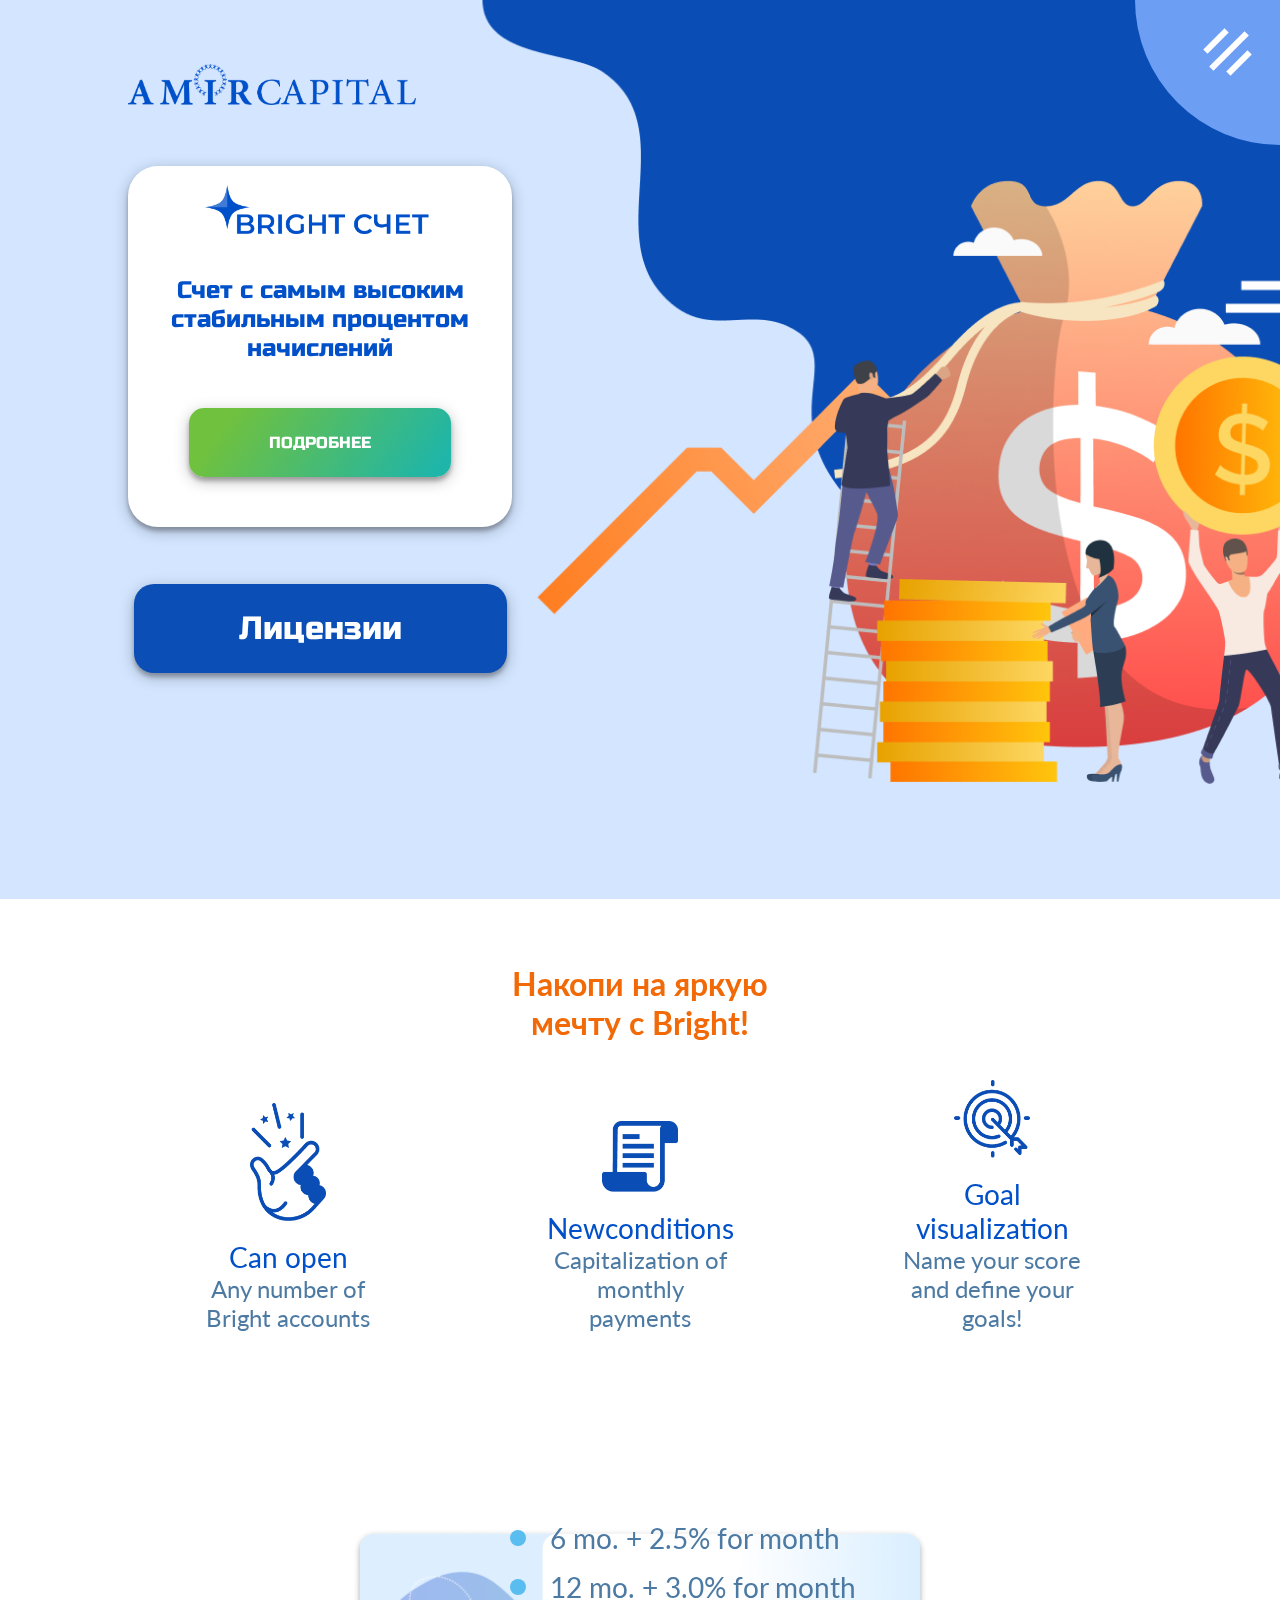
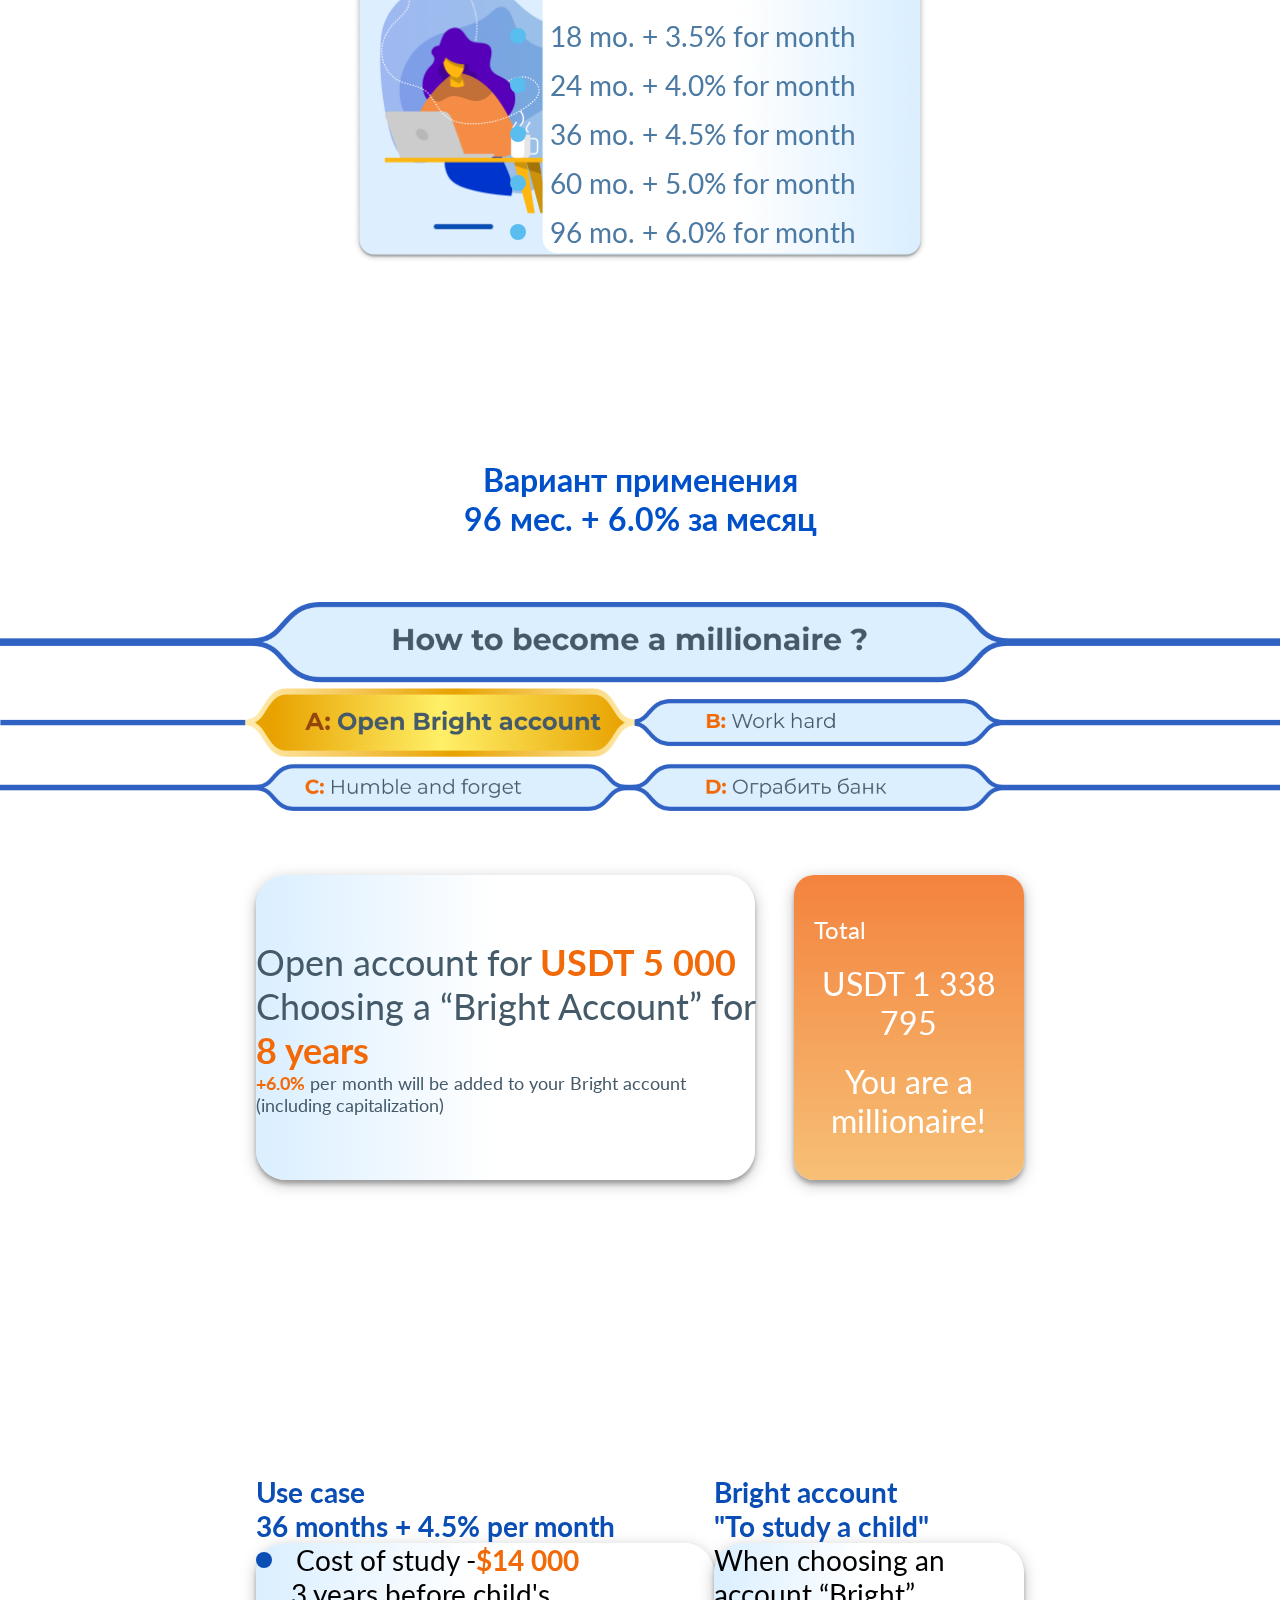
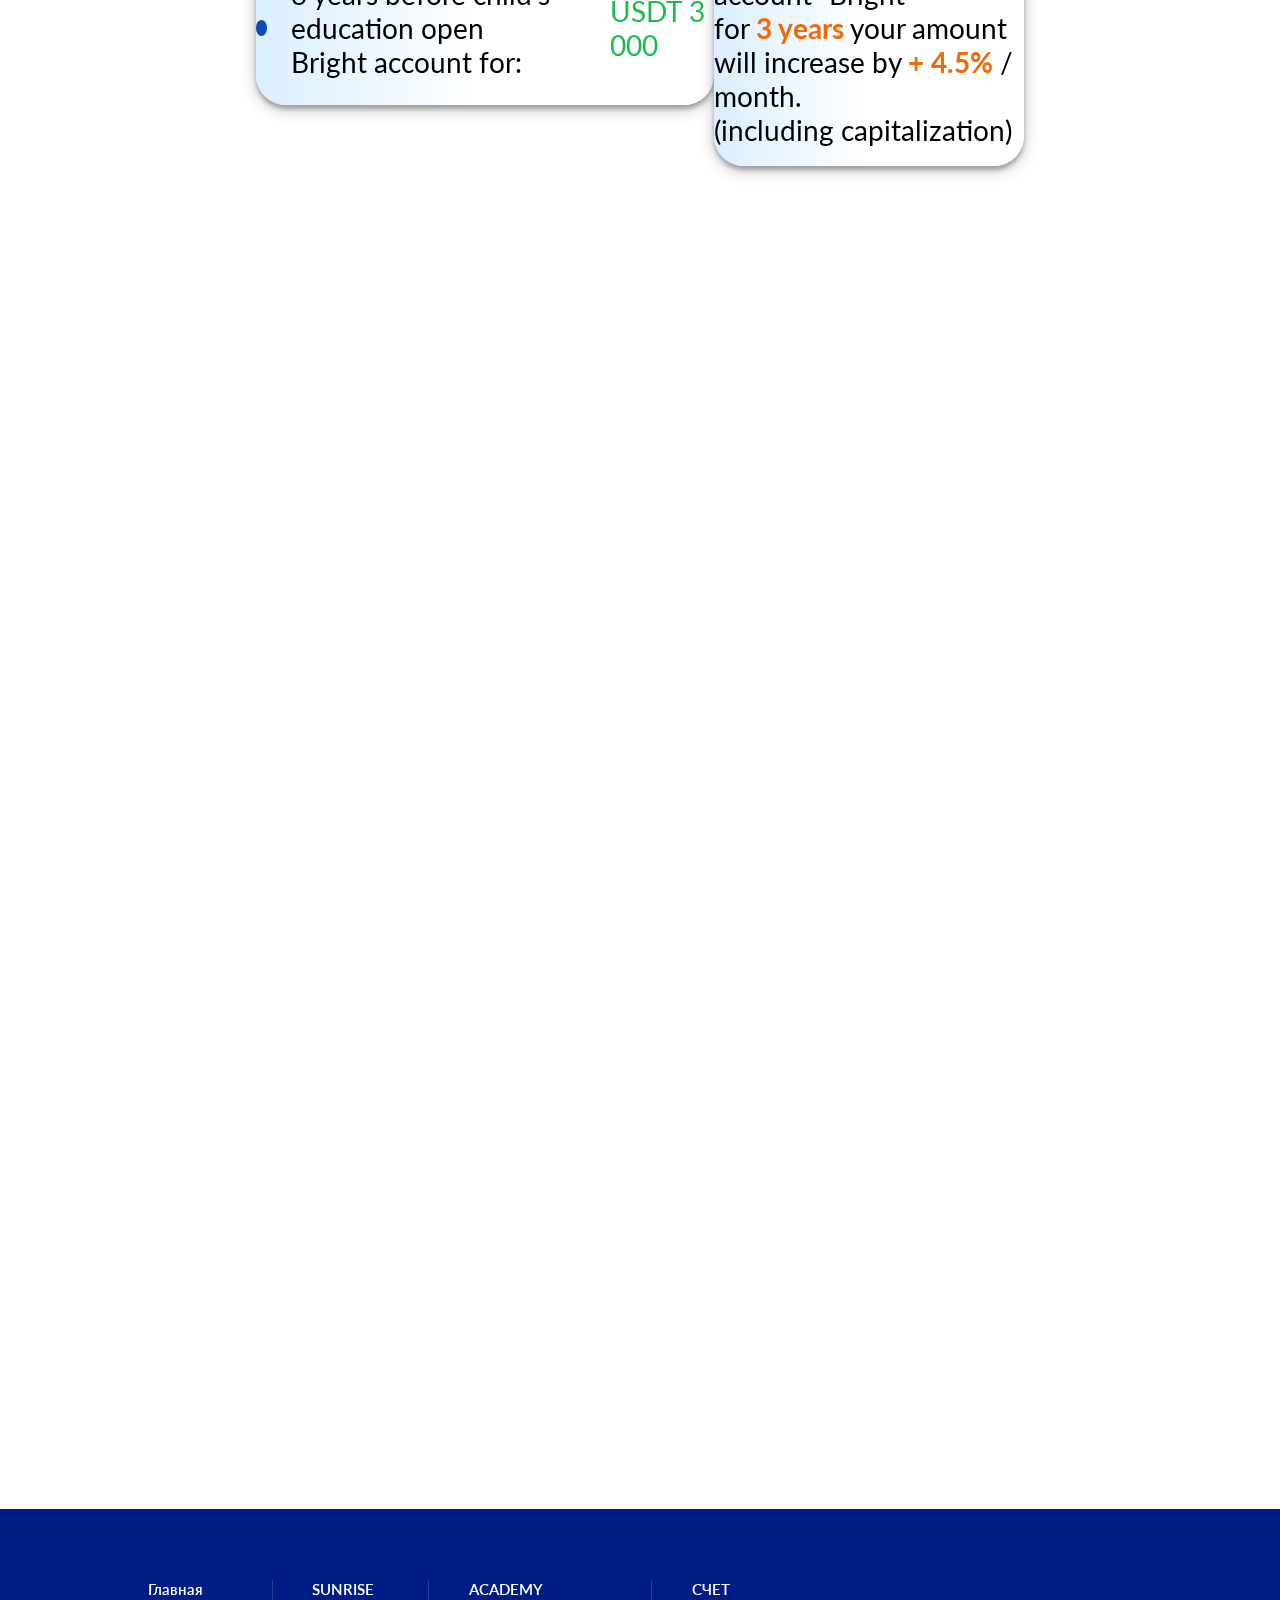
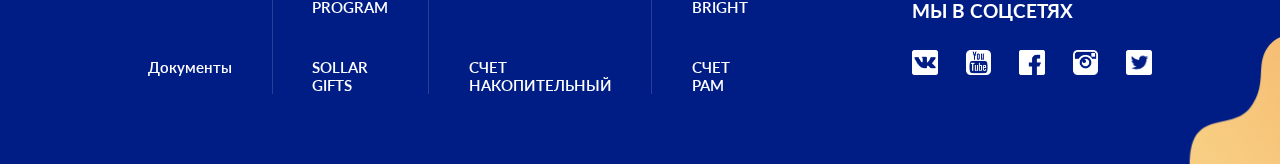
==== bright.html @ f2f16fc0 "Home work 2" ====
<!DOCTYPE html>
<html lang="en">
<head>
	<meta charset="UTF-8">
	<title>Инвестционная компания Amir Capitel - Главная страница</title>
	<link rel="stylesheet" href="css/bright.css">
	<link href="https://fonts.googleapis.com/css?family=Lato:100,300,400,700,900|Russo+One&display=swap" rel="stylesheet">
	<script src="https://ajax.googleapis.com/ajax/libs/jquery/3.1.0/jquery.min.js"></script>
	<meta name="viewport" content="width=device-width">
	</head>
	<body>
		<div class="wrapper">
			<div class="menu">
				
			</div>
			<div class="menu_button">
				<span class="button_top"></span>
				<span class="button_middle"></span>
				<span class="button_bottom"></span>
			</div>
			<div class="menu_back">
				<span class="bg_top"></span>
				<span class="bg_middel"></span>
				<span class="bg_bottom"></span>
			</div>
			<div class="promoContent">
				<div class="promoContent_info">
					<div class="promoContent_logo">
						<img src="img/Logo.png" alt="">
					</div>
					<div class="promoContent_info__up">
						<img src="img/Bright.png">
						<p>Счет с самым высоким стабильным процентом начислений</p>
						<a href="#">Подробнее</a>
					</div>
					<div class="promoContent_info__down">
						<a href="https://drive.google.com/open?id=1y7vzTzOna2X-CakdleXnByqCmtSYZT7c">Лицензии</a>
						<div class="info_down">
							<span class="arrow"></span>
						</div>
					</div>
				</div>
			</div>
			<div class="contentBlockOne">
				<h1>Накопи на яркую<br>мечту с Bright!</h1>
				<div class="contentBlockOne_row">
					<div class="contentBlockOne_colmn">
						<img src="img/hend.png" alt="">
						<p class="pLarge">Can open</p>
						<p>Any number of Bright accounts</p>
					</div>
					<div class="contentBlockOne_colmn">
						<img src="img/scroll.png" alt="">
						<p class="pLarge">Newconditions</p>
						<p>Capitalization of monthly payments</p>
					</div>
					<div class="contentBlockOne_colmn">
						<img src="img/target.png" alt="">
						<p class="pLarge">Goal visualization</p>
						<p>Name your score and define your goals!</p>
					</div>
				</div>
				<div class="contentBlockOne_tarif">
					<ul>
						<li><span class="point"></span>6 mo.  + 2.5% for month</li>
						<li><span class="point"></span>12 mo. + 3.0% for month</li>
						<li><span class="point"></span>18 mo. + 3.5% for month</li>
						<li><span class="point"></span>24 mo. + 4.0% for month</li>
						<li><span class="point"></span>36 mo. + 4.5% for month</li>
						<li><span class="point"></span>60 mo. + 5.0% for month</li>
						<li><span class="point"></span>96 mo. + 6.0% for month</li>
					</ul>
				</div>
			</div>
			<div class="contentBlockTwo">
				<h1>Вариант применения<br>96 мес. + 6.0% за месяц</h1>
				<img src="img/quest.png">
				<div class="contentBlockTwo_row">
					<div class="contentBlockTwo_row__left">
						<p class="big_text">Open account for <span class="text_orange">USDT 5 000</span><br>Choosing a “Bright Account” for <span class="text_orange">8 years</span></p>
						<p><span class="text_orange">+6.0%</span> per month will be added to your Bright account (including capitalization)</p>
					</div>
					<div class="contentBlockTwo_row__right">
						<p>Total</p>
						<p>USDT 1 338 795</p>
						<p>You are a millionaire!</p>
					</div>
				</div>
				<h1 class="white">To study a child</h1>
				<div class="contentBlockTwo_seconRow">
					<div class="contentBlockTwo_seconRow__left">
						<h2>Use case<br>36 months + 4.5% per month</h2>
						<div class="contentBlockTwo_seconRow__under">
							<ul>
								<li><span class="point"></span>Cost of study - <span class="text_orange">$14 000</span></li>
								<li><span class="point"></span>3 years before child's education open <br> Bright account for: <span class="text_green">USDT 3 000</span></li>
							</ul>
							<img src="">
						</div>
					</div>
					<div class="contentBlockTwo_seconRow__right">
						<h2>Bright account<br>"To study a child"</h2>
						<div class="contentBlockTwo_seconRow__under">
							<p>When choosing an account “Bright”<br>for <span class="text_orange">3 years</span> your amount <br>will increase by <span class="text_orange">+ 4.5%</span> / month. <br>(including capitalization)</p>
							<img src="">
						</div>
					</div>
				</div>
			</div>
			<footer>
				<div class="footer_row">
					<div class="footer_row__left">
						<div class="footer_left__column">
							<a href="">Главная</a>
							<a href="">Документы<br><span class="empty">1</span></a>
						</div>
						<div class="verHr"></div>
						<div class="footer_left__column">
							<a href="">SUNRISE<br>PROGRAM</a>
							<a href="">SOLLAR<br>GIFTS</a>
						</div>
						<div class="verHr"></div>
						<div class="footer_left__column">
							<a href="">ACADEMY</a>
							<a href="">СЧЕТ<br>НАКОПИТЕЛЬНЫЙ</a>
						</div>
						<div class="verHr"></div>
						<div class="footer_left__column">
							<a href="">СЧЕТ<br>BRIGHT</a>
							<a href="">СЧЕТ<br>PAM</a>
						</div>
					</div>
					<div class="footer_row__left-mobile">
						<div class="footer_left__column">
							<a href="">Главная</a>
							<a href="">Документы</a>
							<a href="">ACADEMY</a>
							<a href="">СЧЕТ<br>НАКОПИТЕЛЬНЫЙ</a>
						</div>
						<span class="Hr"></span>
						<div class="footer_left__column">
							<a href="">SUNRISE<br>PROGRAM</a>
							<a href="">SOLLAR<br>GIFTS</a>
							<a href="">СЧЕТ BRIGHT</a>
							<a href="">СЧЕТ PAM<br><span class="empty">1</span></a>
						</div>
					</div>
					<div class="footer_row__right">
						<h3>мы в соцсетях</h3>
						<div class="soc_icon">
							<img src="img/vk.png" alt="">
							<img src="img/youtube.png" alt="">
							<img src="img/fb.png" alt="">
							<img src="img/instagram.png" alt="">
							<img src="img/twitter.png" alt="">
						</div>
					</div>
				</div>
			</footer>
		</div>
	<script>
		$(".menu_button").click(function(){
			if ($(".menu_button").hasClass("close_button")) {
				$(".bg_middel, .bg_top, .bg_bottom").toggleClass("bg_opan");
				$(".button_top").removeClass("button_top__close");
				$(".button_bottom").css("opacity", 1);
				$(".menu_button").removeClass("close_button");
				setTimeout(function() {
  					$(".menu_back__layer").removeClass("menu_back__layer");	
				}, 1000);
			}else{
				$(".bg_middel, .bg_top, .bg_bottom").toggleClass("bg_opan");
				$(".menu_back").addClass("menu_back__layer");
				$(".menu_button").addClass("close_button");
				$(".button_top").addClass("button_top__close");
				$(".button_bottom").css("opacity", 0);
			};
		});
	</script>
	</body>
</html>
---- css/bright.css ----
*{
	margin: 0;
	padding: 0;
	box-sizing: border-box;
	scroll-behavior: smooth;
}
img{
	width: 100%;
}
a{
	text-decoration: none;
	color: #fff;
}
h1{
	font-size: 2.5vw;
	user-select: none;
}
ul{
	list-style: none;
}
.wrapper{
	overflow-y: hidden;
	width: 100%;
	position: relative;
	font-family: 'Lato', sans-serif;
}
.promoContent{
    background: url(../img/Promo_Bright.png);
    height: 1000px;
    background-size: cover;
    background-position: center;
    background-repeat: no-repeat;
    background-position-y: -1px;
    display: flex;
    flex-direction: column;
    justify-content: space-between;
}
.menu_button{
	width: 156px;
	height: 156px;
	background: #6C9EF4;
	position: fixed;
	right: 0;
	top: 0;
	border-radius: 0 0 0 100%;
	cursor: pointer;
	z-index: 999999;
	transition: .3s;
}
.button_middle{
	position: absolute;
    display: block;
    height: 50px;
    width: 6px;
    background: #fff;
    top: 35%;
    left: 65%;
    transform: translate(-50%, -50%) rotate(45deg);
}
.button_top{
	display: block;
	background: #fff;
	height: 30px;
	left: 54%;
	top: 18%;
	width: 6px;
	position: absolute;
	transform: rotate(45deg);
	transition: .5s;
}
.button_bottom{
	display: block;
	background: #fff;
	height: 30px;
	right: 26%;
	bottom: 46%;
	width: 6px;
	position: absolute;
	transform: rotate(45deg);
	transition: .5s;
}
.button_top__close{
	display: block;
    background: #fff;
    height: 50px;
    left: 50%;
    top: 9%;
    width: 6px;
    position: absolute;
    transform: rotate(135deg) translate(-50%, -50%);
    transition: .5s;
}
.menu_back{
	position: fixed;
	width: 100vw;
	height: 100vh;
	z-index: -1;
}
.menu_back__layer{
	z-index: 10;
}
.bg_middel{
	position: absolute;
	display: block;
	background: #000;
	left: 50%;
	top: 50%;
	width: 0;
	height: 250vh;
	transform: translate(-50%, -50%) rotate(45deg);
	transition: 1s;
}
.bg_top{
    position: absolute;
    display: block;
    height: 250vh;
    width: 0;
    background: #000;
    left: 40vh;
    bottom: 0;
    transform: rotate(45deg) translateY(40%);
    transition: 1s;
}
.bg_bottom{
    position: absolute;
    display: block;
    height: 250vh;
    width: 0;
    background: #000;
    right: 40vh;
    transform: rotate(45deg) translateY(-40%);
    transition: 1s;
}
.bg_opan{
	width: 700px;
	height: 250vh;
}
.promoContent_logo{
	width: 75%;
	user-select: none;
}
.promoContent_info{
	margin: 3% 10%;
	width: 30%;
    font-family: 'Russo One', sans-serif;
}
.promoContent_info__up{
    background: #fff;
    border-radius: 30px;
    box-shadow: 0px 4px 15px rgba(0, 0, 0, 0.25), 0px 4px 4px rgba(0, 0, 0, 0.25);
    margin-top: 15%;
    display: flex;
    flex-direction: column;
    align-items: center;
}
.promoContent_info__up img{
	margin-top: 5%;
	width: 60%;
}
.promoContent_info__up a{
	z-index: 1;
	padding: 25px 80px;
	text-decoration: none;
	margin-top: 45px;
	margin-bottom: 50px;
	font-size: 16px;
	text-transform: uppercase;
	background: linear-gradient(125.98deg, #70C13E 14.86%, #1FB5A8 93.14%);
	box-shadow: 0px 4px 15px rgba(0, 0, 0, 0.25), 0px 4px 4px rgba(0, 0, 0, 0.25);
	border-radius: 15px;
}
.promoContent_info__up p{
	font-size: 24px;
	color: #0050C9;
	text-align: center;
	width: 80%;
	margin-top: 10%;
}
.promoContent_info__down{
	display: flex;
	align-items: center;
	flex-direction: column;
	margin-top: 15%;
}
.promoContent_info__down a{
	z-index: 1;
	background: #0B4EB5;
	box-shadow: 0px 4px 15px rgba(0, 0, 0, 0.25), 0px 4px 4px rgba(0, 0, 0, 0.25);
	border-radius: 20px;
	padding: 25px 105px;
	font-size: 32px;
	width: fit-content;
}
.info_down{
	display: none;
	width: 260px;
	height: 100px;
	background: #fff;
	position: relative;
	margin-top: -35px;
	box-shadow: 0px 4px 4px rgba(0, 0, 0, 0.25);
	border-radius: 30px;
	cursor: pointer;
}
.info_down .arrow{
	display: block;
	position: absolute;
	bottom: 20px;
	left: 45%;
	background: #0050C9;
	transform: translateX(-50%);
	width: 4px;
	border-radius: 5px;
	height: 30px;
	transform: rotate(-50deg);
}
.info_down .arrow:after{
	content: "";
    display: block;
    background: #0050C9;
    width: 4px;
    border-radius: 5px;
    height: 30px;
    position: absolute;
    transform: rotate(100deg);
    left: 13px;
    top: 16px;
}
.contentBlockOne{
	width: 100%;
	display: flex;
	flex-direction: column;
	align-items: center;
}
.contentBlockOne h1{
	color: #F26A08;
	margin-top: 5%;
	text-align: center;
}
.contentBlockOne_row{
	display: flex;
	width: 70%;
	justify-content: space-between;
	margin-top: 3%;
}
.contentBlockOne_colmn{
	width: 15vw;
	display: flex;
    flex-direction: column;
    align-items: center;
    justify-content: flex-end;
}
.contentBlockOne_colmn p.pLarge{
	font-size: 28px;
	color: #0050C9;
	text-align: center;
	margin-top: 10%;
}
.contentBlockOne_colmn p{
	font-size: 24px;
	color: #4C7AA3;
	text-align: center;
}
.contentBlockOne_colmn img{
	width: 40%;
}
.contentBlockOne_tarif{
	background: url(../img/Tarif.png);
    width: 45%;
    height: 600px;
    background-repeat: no-repeat;
    background-size: contain;
    background-position: center;
    position: relative;
    margin-top: 5%;
}
.contentBlockOne_tarif ul{
	list-style: none;
	width: 360px;
	height: fit-content;
	position: absolute;
	bottom: 15px;
	top: 110px;
    right: 10%;
}
.contentBlockOne_tarif ul li{
	font-size: 28px;
	color: #4C7AA3;
	display: flex;
	align-items: center;
	margin: 15px 0;
}
.point{
	display: block;
	width: 16px;
	height: 16px;
	background: #59BDEF;
	border-radius: 50%;
	margin-right: 24px;
}
.contentBlockTwo{
	width: 100%;
	height: 212vw;
	display: flex;
    align-items: center;
    flex-direction: column;
	background: url(../img/book.png);
	background-size: contain;
    background-repeat: no-repeat;
    background-position: center top;
}
.contentBlockTwo h1{
	color: #0050C9;
	text-align: center;
	padding-top: 5%;
}
.contentBlockTwo img{
	margin-top: 5%;
}
.contentBlockTwo_row{
	display: flex;
	width: 60%;
	margin-top: 5%;
	justify-content: space-between;
}
.contentBlockTwo_row__left{
	padding: 50px 0;
	width: 65%;
	display: flex;
    flex-direction: column;
    align-items: center;
    justify-content: center;
	background: linear-gradient(90deg, #D4ECFF -7.67%, #FFFFFF 48.39%);
	box-shadow: 0px 4px 15px rgba(0, 0, 0, 0.25), 0px 4px 4px rgba(0, 0, 0, 0.25);
	border-radius: 30px;
}
.contentBlockTwo_row__left p.big_text{
	font-size: 36px;
}
.contentBlockTwo_row__left p{
	font-size: 18px;
	color: #455A69;
}
.text_orange{
	color: #F26A08;
	font-weight: bold;
}
.contentBlockTwo_row__right{
	padding: 20px 20px;
	width: 30%;
	background: linear-gradient(180deg, #F3813C -3.54%, #F8CE83 124%);
	box-shadow: 0px 4px 15px rgba(0, 0, 0, 0.25), 0px 4px 4px rgba(0, 0, 0, 0.25);
	border-radius: 20px;
	color: #fff;
}
.contentBlockTwo_row__right p:first-child{
	font-size: 24px;
	text-align: left;
}
.contentBlockTwo_row__right p{
	font-size: 32px;
	text-align: center;
	margin: 20px 0;
}
h1.white{
	color: #fff;
	margin-top: 10%;
}
.contentBlockTwo_seconRow{
	display: flex;
	width: 60%;
	margin-top: 5%;
	justify-content: space-between;
}
.contentBlockTwo_seconRow h2{
	font-size: 28px;
	color: #0A4DB4;
}
.contentBlockTwo_seconRow__under{
	background: linear-gradient(90deg, #D4ECFF -7.67%, #FFFFFF 48.39%);
	box-shadow: 0px 4px 15px rgba(0, 0, 0, 0.25), 0px 4px 4px rgba(0, 0, 0, 0.25);
	border-radius: 30px;
}
.contentBlockTwo_seconRow__under p,
.contentBlockTwo_seconRow__under li{
	font-size: 28px;
}
.contentBlockTwo_seconRow__under li{
	display: flex;
	align-items: center;
}
.contentBlockTwo_seconRow__under .point{
	background: #0A4DB4;
}
.text_green{
	color: #1BBC48;
}
footer{
    height: 255px;
    width: 100%;
    background: url(../img/Footer.png);
    background-size: cover;
    background-repeat: no-repeat;
    background-position: left center;
    user-select: none;
}
.footer_row__left-mobile{
	display: none;
}
.empty{
	color: #fff0;
}
.footer_row{
	height: 100%;
	display: flex;
    justify-content: space-between;
}
.footer_row__left{
	display: flex;
	height: 100%;
	justify-content: space-around;
    width: 40%;
    align-items: center;
    margin-left: 20%;
}
.footer_row__left a{
	font-weight: 600;
	font-size: 1vw;
}
.footer_left__column{
	display: flex;
	height: 45%;
	flex-direction: column;
	justify-content: space-between;
}
.verHr{
	width: 1px;
	height: 45%;
	background: #263F98;
}
.footer_row__right{
    width: 13%;
    margin-right: 10%;
    display: flex;
    flex-direction: column;
    justify-content: space-between;
    height: 35%;
    align-self: center;
}
.footer_row__right h3{
	text-transform: uppercase;
	font-size: 1.5vw;
	color: #fff;

}
.soc_icon{
	display: flex;
	justify-content: space-between;
}
.soc_icon img{
	height: 2vw;
	width: 2vw;
	border-radius: 5%;
}
@media (max-width: 1440px) {
	.promoContent{
		height: 900px;
	}
	.promoContent_info{
		margin: 5% 10%
	}
	.footer_row__left{
		margin-left: 10%;
		width: 50%;
	}
	.footer_row__right{
		width: 240px;
		height: 30%;
	}
	.menu_button{
		width: 145px;
		height: 145px;
	}
	.button_top__close{
		left: 49%;
		top: 7%;
	}
	.footer_row__left a{
		font-size: 1.2vw;
	}
}
@media (min-width: 993px) and (max-width: 1199px) {
	h1{
		font-size: 3.5vw;
	}
	.promoContent_info {
		width: 40%;
	}
	.contentBlockTwo_row{
		margin-top: 15%;
	}
	.footer_row__left{
		margin-left: 5%;
		width: 55%;
	}
	.footer_row__right{
		margin-right: 5%;
		height: 25%;
	}
	.footer_row__right h3{
		text-align: center;
	}
	.footer_row__left a{
		font-size: 1.5vw;
	}
	.footer_row__right h3{
		font-size: 2vw;
	}
	.soc_icon img{
		width: 3vw;
		height: 3vw;
	}
	.promoContent_info__up a{
		font-size: 1.5vw;
	}
	.promoContent_info__down a{
		font-size: 2.5vw;
	}
	.promoContent_info__up p{
		font-size: 2.5vw;
	}
}
@media (min-width: 768px) and (max-width: 992px) {
	h1{
		font-size: 3.5vw;
	}
	.promoContent_info__down a{
		font-size: 3vw;
	}
	.menu_button{
		width: 130px;
		height: 130px;
	}
	.button_top{
		top: 17%
	}
	.button_bottom{
		bottom: 45%;
	}
	.button_top__close{
		top: 4%;
	}
	.promoContent_info__up p{
		font-size: 3vw;
	}
	.promoContent_info__up a{
		font-size: 2vw;
	}
	.promoContent{
		height: 800px;
	}
	.promoContent_info {
		width: 50%;
		margin: 5%;
	}
	.footer_row__left{
		margin: 0 5%;
		width: 90%;
	}
	.footer_row__right{
		margin-right: 5%;
	}
	footer{
		height: 230px;
		background: url(../img/Footer2.png);
	}
	.footer_row__right{
		height: 25%;
	}
	.footer_row__right h3{
		text-align: center;
		font-size: 2vw;
	}
	.soc_icon img{
		width: 2.5vw;
		height: 2.5vw;
	}
	.footer_row__left a{
		font-size: 1.8vw;
	}
}
@media (max-width: 767px) {
	h1{
		font-size: 24px;
	}
	p{
		font-size: 16px;
	}
	.promoContent_info__down a{
		font-size: 18px;
		padding: 20px 80px;
	}
	.menu_button{
		width: 130px;
		height: 130px;
	}
	.button_top{
		top: 17%
	}
	.button_bottom{
		bottom: 45%;
	}
	.button_top__close{
		top: 4%;
	}
	.promoContent_info__up p{
		font-size: 18px;
	}
	.promoContent_info__up a{
		font-size: 12px;
		padding: 20px 60px;
		margin-top: 10%;
    	margin-bottom: 13%;
	}
	.promoContent{
		height: 650px;
	}
	.promoContent_info {
		width: 50%;
		margin: 5%;
	}
	.footer_row__left{
		margin: 0 5%;
		width: 90%;
	}
	.footer_row__right{
		margin-right: 5%;
	}
	footer{
		height: 500px;
	    background-position: center;
	    background: url(../img/Footer2.png);
	    background-repeat: no-repeat;
	    background-size: cover;
	}
	.verHr{
		display: none;
	}
	.footer_row{
		flex-direction: column;
		align-items: center;
	}
	.footer_row__right{
		height: 25%;
		margin:0 0 5% 20%;
	}
	.footer_row__right h3{
		text-align: center;
		font-size: 24px;
	}
	.soc_icon img{
	    width: 35px;
    	height: 35px;
	}
	.footer_row__left a{
		font-size: 16px;
	}
	.footer_row__left{
		display: none;
	}
	.footer_row__left-mobile{
		display: flex;
		height: 100%;
		width: 70%;
		justify-content: space-between;
	}
	.footer_row__left-mobile .Hr{
		height: 80%;
		width: 2px;
		background: #ffffff6b;
		margin-top: 5%;
	}
	.footer_left__column{
		height: 80%;
		margin-top: 5%;
	}
	.footer_left__column a{
		font-size: 18px;
	}
}
@media (max-width: 480px) {
	.menu_button{
		width: 100px;
		height: 100px;
	}
	.button_top{
		left: 49%;
		top: 8%;
	}
	.button_bottom{
		right: 21%;
		bottom: 36%;
	}
	.button_top__close{
		left: 43%;
		top: -4%;
	}
	.promoContent{
		background: url(../img/Promo_background__small.png);
		background-repeat: no-repeat;
		background-size: contain;
		background-position: 1px -1px;
	}
	.promoContent_logo{
		display: none;
	}
	.promoContent_info{
		width: 80%;
		margin: 80% 10% 10% 10%;
	}
	.promoContent_info__up p{
		width: 60%;
		font-size: 20px;
	}
	.footer_left__column a{
		font-size: 16px;
	}
	.footer_row__left-mobile{
		width: 90%;
	}
	.footer_row__right{
		height: 20%;
	}
	.footer_row__right h3{
		font-size: 20px;
	}
}
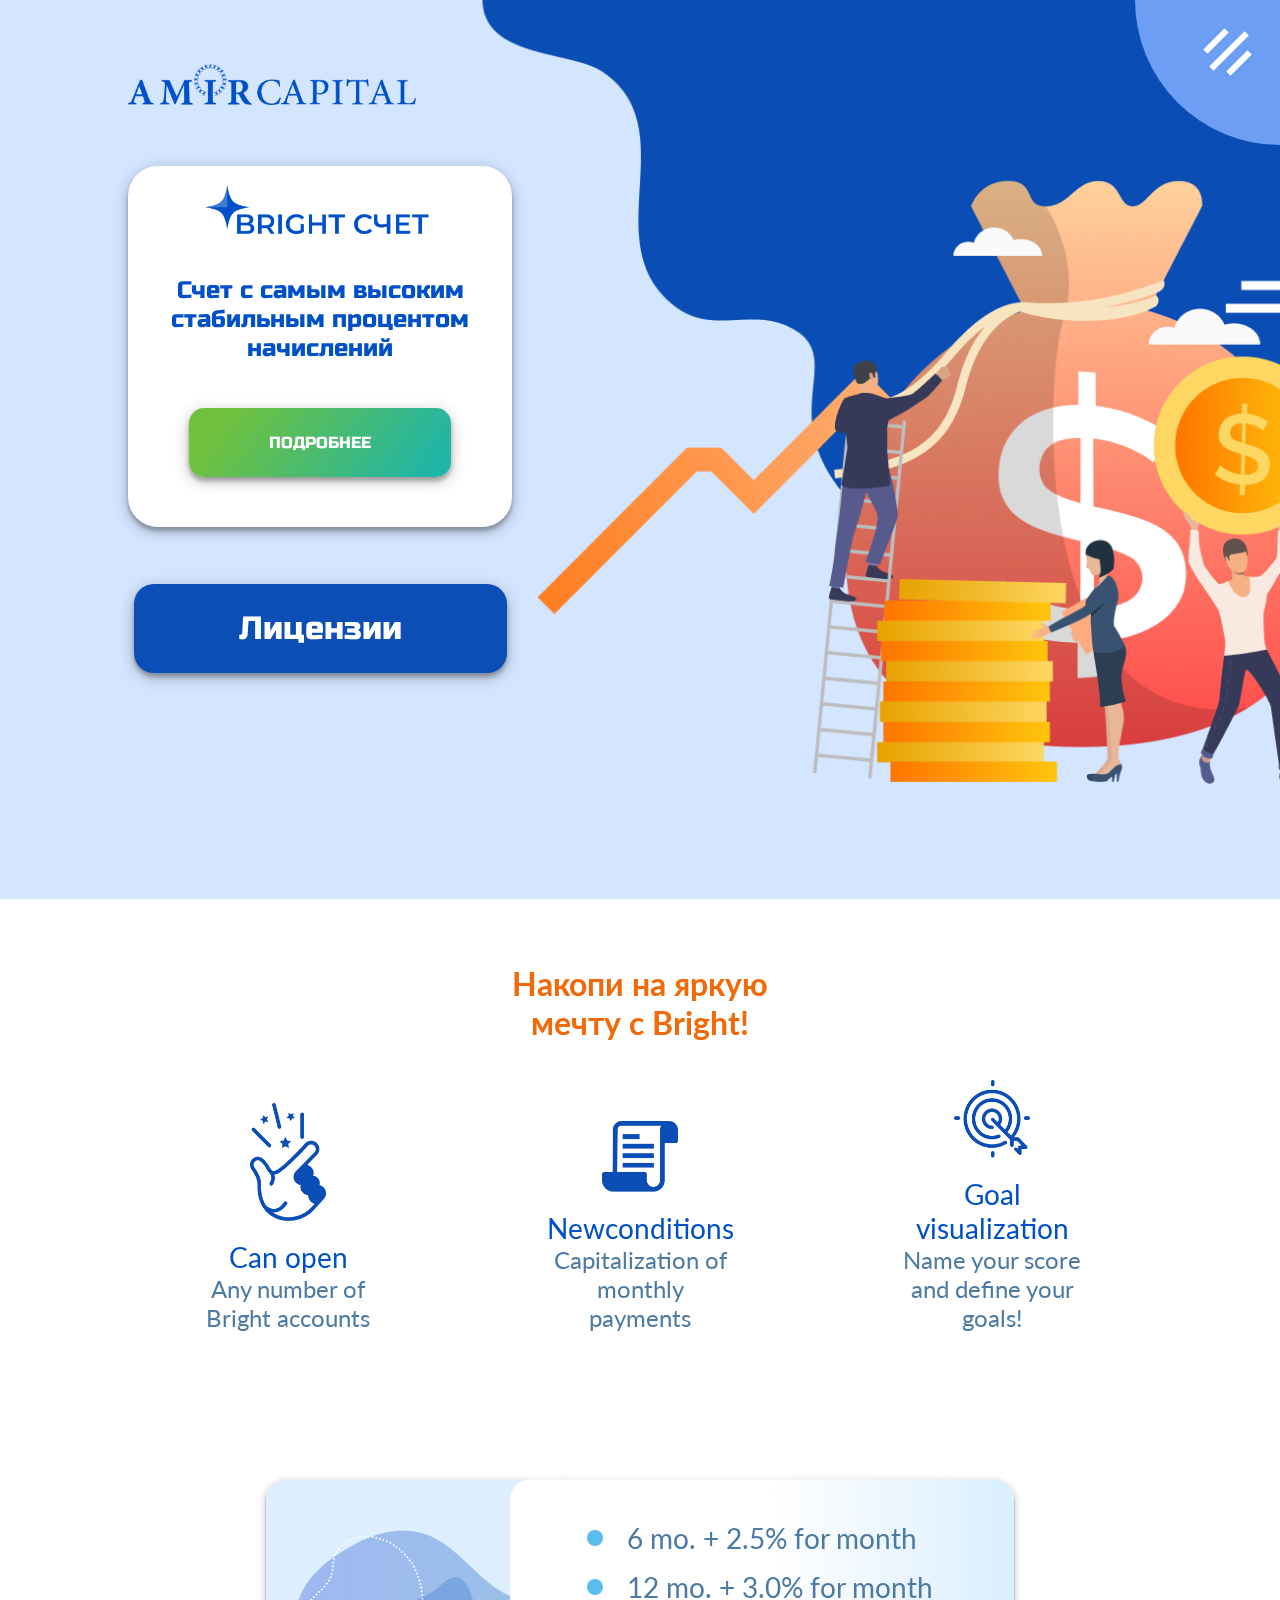
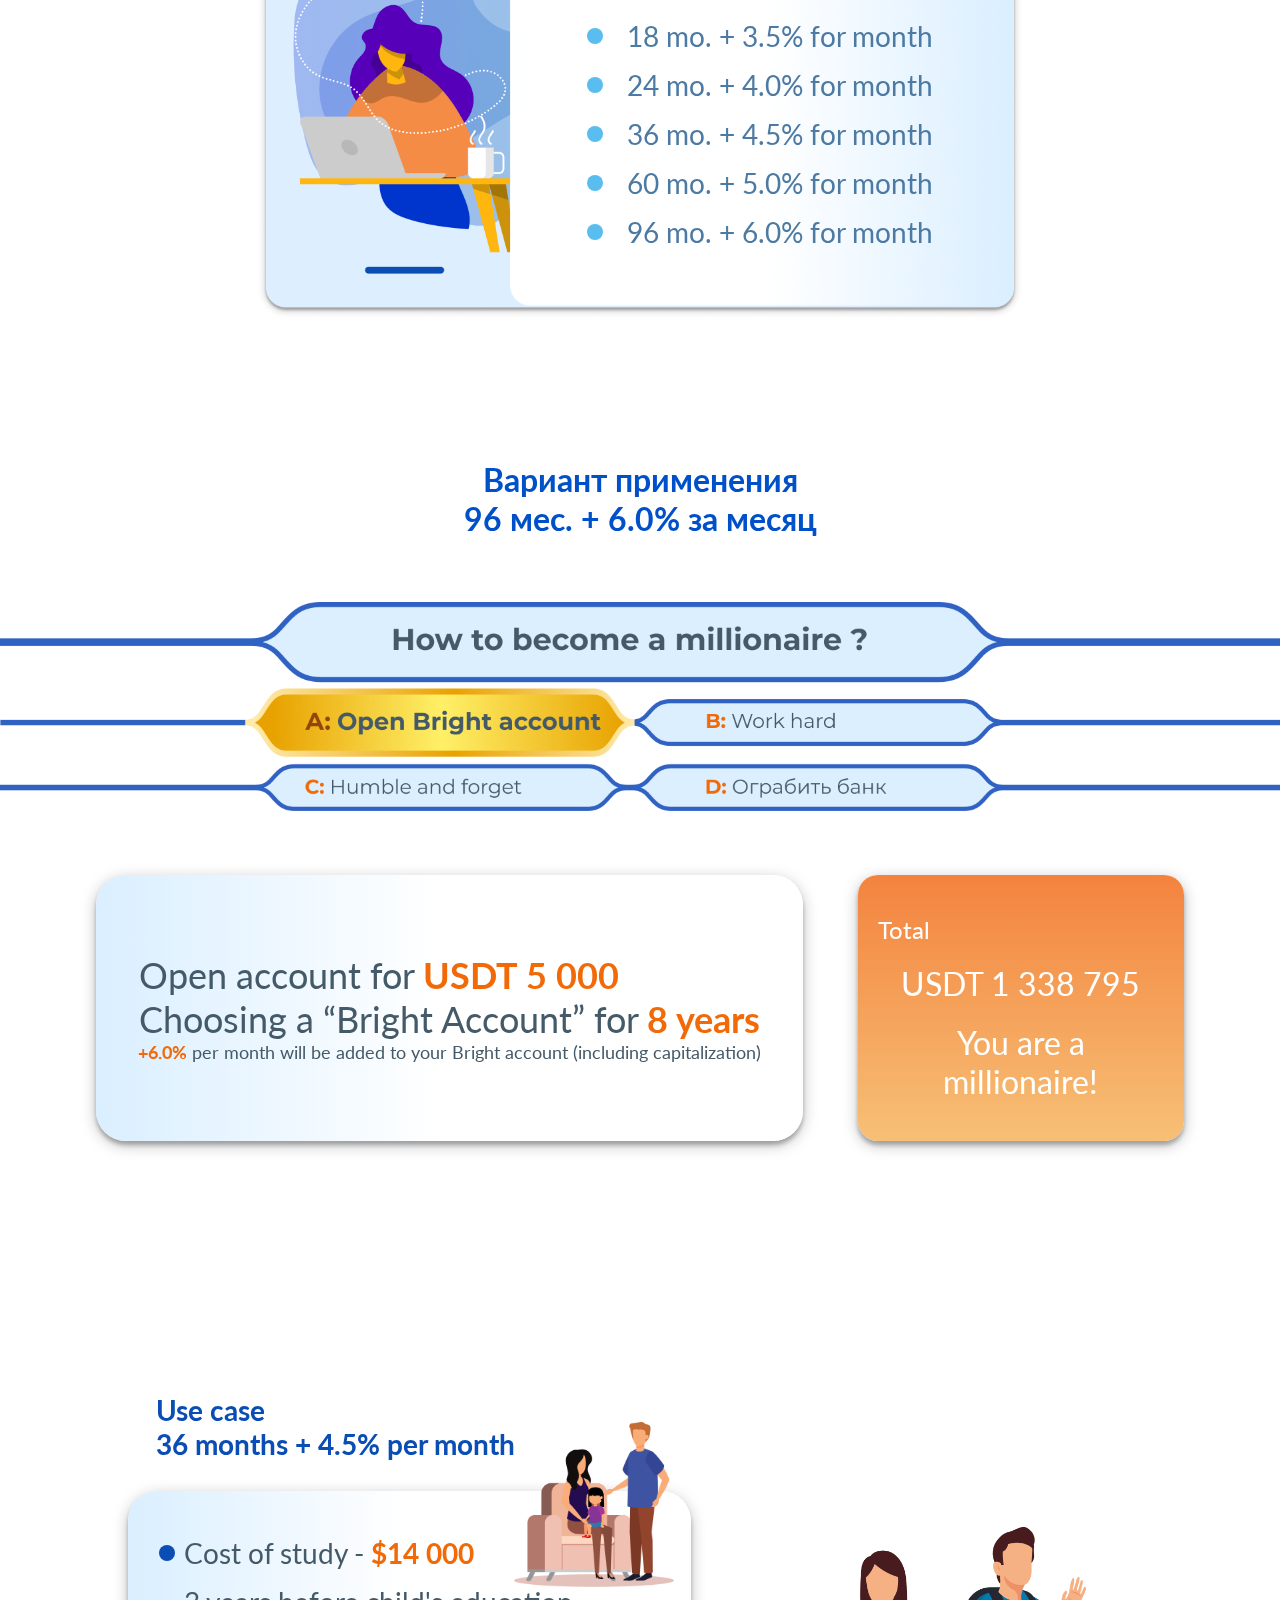
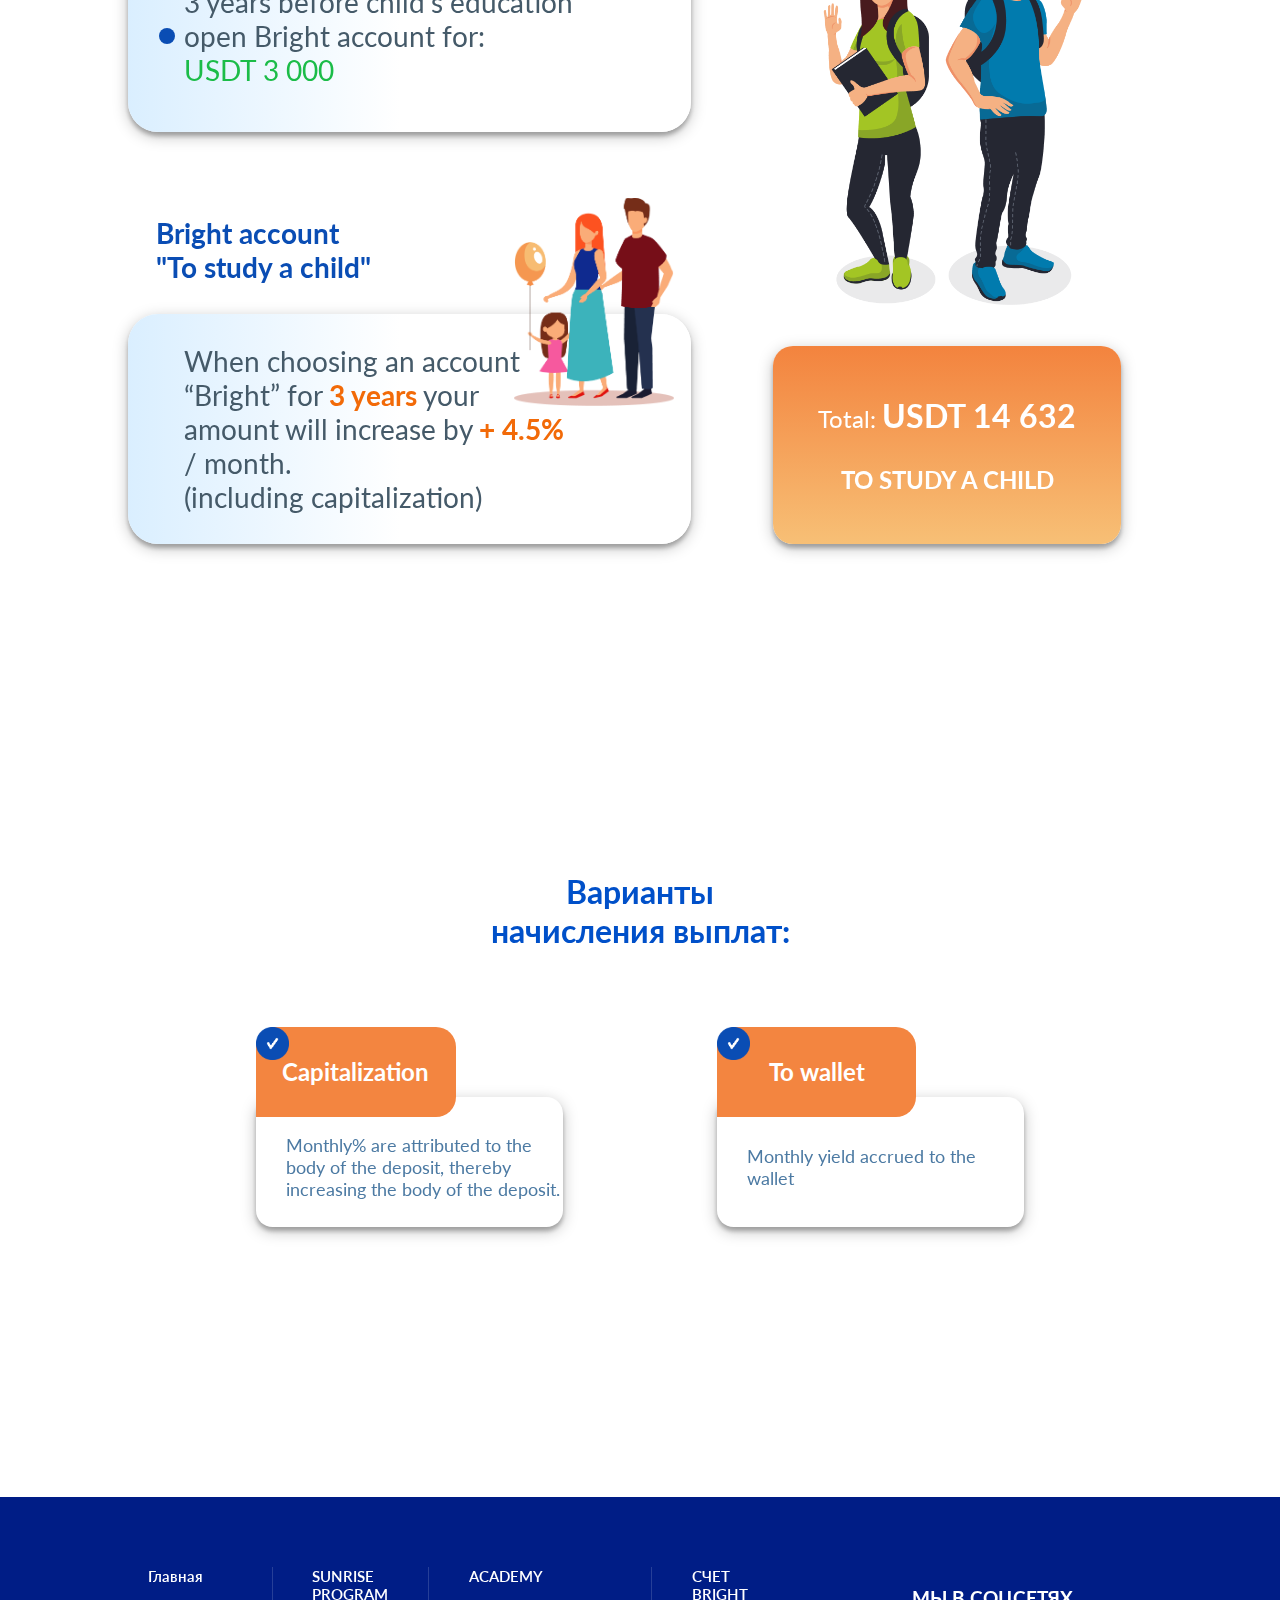
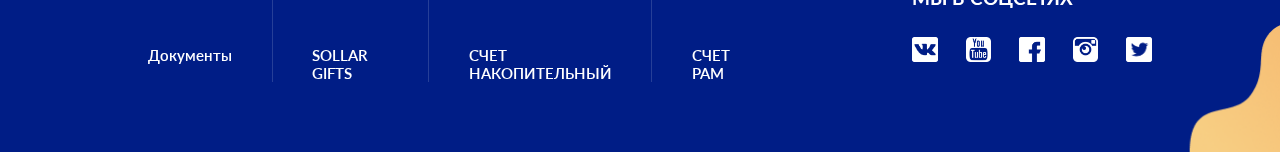
==== commit 0c7df374: "Home work 3" ====
--- a/bright.html
+++ b/bright.html
@@ -92,17 +92,45 @@
 						<h2>Use case<br>36 months + 4.5% per month</h2>
 						<div class="contentBlockTwo_seconRow__under">
 							<ul>
-								<li><span class="point"></span>Cost of study - <span class="text_orange">$14 000</span></li>
-								<li><span class="point"></span>3 years before child's education open <br> Bright account for: <span class="text_green">USDT 3 000</span></li>
+								<li><span class="point"></span>Cost of study - <span class="text_orange">$14&nbsp000</span></li>
+								<li><span class="point"></span>3 years before child's education open  Bright&nbspaccount for: <span class="text_green">USDT&nbsp3&nbsp000</span></li>
 							</ul>
-							<img src="">
-						</div>
-					</div>
-					<div class="contentBlockTwo_seconRow__right">
+							<img src="img/people1.png">
+						</div>
 						<h2>Bright account<br>"To study a child"</h2>
 						<div class="contentBlockTwo_seconRow__under">
-							<p>When choosing an account “Bright”<br>for <span class="text_orange">3 years</span> your amount <br>will increase by <span class="text_orange">+ 4.5%</span> / month. <br>(including capitalization)</p>
-							<img src="">
+							<p>When choosing an account “Bright” for <span class="text_orange">3&nbspyears</span> your amount will increase by <span class="text_orange">+ 4.5%</span> / month. <br>(including capitalization)</p>
+							<img src="img/people2.png">
+						</div>
+					</div>
+					<div class="contentBlockTwo_seconRow__right">
+						<img src="img/people3.png">
+						<div class="seconRow_right__under">
+							<p>Total: <span class="big_text">USDT&nbsp14&nbsp632</span></p>
+							<p class="bold">TO STUDY A CHILD</p>
+						</div>
+					</div>
+				</div>
+				<div class="bottom">
+					<h1>Варианты <br>начисления выплат:</h1>
+					<div class="bottom_row">
+						<div class="bottom_row__left">
+							<div class="bottom_head">
+								<img src="img/done.png">
+								<h2>Capitalization</h2>
+							</div>
+							<div class="bottom_main">
+								<p>Monthly% are attributed to the body of the deposit, thereby increasing the body of the deposit.</p>
+							</div>
+						</div>
+						<div class="bottom_row__right">
+							<div class="bottom_head">
+								<img src="img/done.png">
+								<h2>To wallet</h2>
+							</div>
+							<div class="bottom_main">
+								<p>Monthly yield accrued to the wallet</p>
+							</div>
 						</div>
 					</div>
 				</div>
--- a/css/bright.css
+++ b/css/bright.css
@@ -300,14 +300,15 @@
 }
 .contentBlockTwo{
 	width: 100%;
-	height: 212vw;
+	height: 211vw;
 	display: flex;
     align-items: center;
     flex-direction: column;
 	background: url(../img/book.png);
-	background-size: contain;
+	background-size: cover;
     background-repeat: no-repeat;
     background-position: center top;
+    position: relative;
 }
 .contentBlockTwo h1{
 	color: #0050C9;
@@ -319,7 +320,7 @@
 }
 .contentBlockTwo_row{
 	display: flex;
-	width: 60%;
+	width: 70%;
 	margin-top: 5%;
 	justify-content: space-between;
 }
@@ -364,36 +365,139 @@
 }
 h1.white{
 	color: #fff;
-	margin-top: 10%;
+	margin-top: 5%;
 }
 .contentBlockTwo_seconRow{
 	display: flex;
-	width: 60%;
-	margin-top: 5%;
+	width: 70%;
 	justify-content: space-between;
 }
 .contentBlockTwo_seconRow h2{
 	font-size: 28px;
 	color: #0A4DB4;
+	margin: 15% 0 30px 5%;
+}
+.contentBlockTwo_seconRow__left{
+	width: 55%;
+	display: flex;
+    flex-direction: column;
+    justify-content: space-between;
+}
+.contentBlockTwo_seconRow__right{
+	width: 40%;
+	display: flex;
+    flex-direction: column;
+    align-items: center;
+    justify-content: flex-end;
+}
+.contentBlockTwo_seconRow__right img{
+	width: 70%;
+	margin-top: 25%;
+}
+.seconRow_right__under p{
+	font-size: 24px;
 }
 .contentBlockTwo_seconRow__under{
 	background: linear-gradient(90deg, #D4ECFF -7.67%, #FFFFFF 48.39%);
 	box-shadow: 0px 4px 15px rgba(0, 0, 0, 0.25), 0px 4px 4px rgba(0, 0, 0, 0.25);
 	border-radius: 30px;
+	padding: 30px 10%;
+	position: relative;
+}
+.contentBlockTwo_seconRow__under img{
+	position: absolute;
+	width: 160px;
+    right: 3%;
+    bottom: 60%;
 }
 .contentBlockTwo_seconRow__under p,
 .contentBlockTwo_seconRow__under li{
 	font-size: 28px;
+	color: #455A69;
+}
+.contentBlockTwo_seconRow__under p{
+	width: 85%;
 }
 .contentBlockTwo_seconRow__under li{
-	display: flex;
-	align-items: center;
+	position: relative;
+	margin: 15px 0;
 }
 .contentBlockTwo_seconRow__under .point{
 	background: #0A4DB4;
+	position: absolute;
+    top: 50%;
+    left: -25px;
+    transform: translateY(-50%);
 }
 .text_green{
 	color: #1BBC48;
+}
+.seconRow_right__under{
+	padding: 20px 20px;
+    width: 30%;
+    background: linear-gradient(180deg, #F3813C -3.54%, #F8CE83 124%);
+    box-shadow: 0px 4px 15px rgba(0, 0, 0, 0.25), 0px 4px 4px rgba(0, 0, 0, 0.25);
+    border-radius: 20px;
+    color: #fff;
+    margin-top: 10%;
+    width: 85%;
+}
+.seconRow_right__under p{
+	text-align: center;
+	margin: 30px 0;
+}
+.seconRow_right__under .big_text{
+	font-size: 32px;
+	font-weight: bold;
+}.bold{
+	font-weight: bold;
+}
+.bottom{
+	position: absolute;
+	bottom: 10%;
+	width: 60%;
+}
+.bottom_row{
+	display: flex;
+	justify-content: space-between;
+}
+.bottom_row__left,
+.bottom_row__right{
+	width: 40%;
+	margin-top: 10%;
+}
+.bottom_head{
+	position: relative;
+	background: #F38540;
+	border-radius: 20px 20px 20px 0;
+	color: #fff;
+	display: flex;
+	justify-content: center;
+	align-items: center;
+	height: 90px;
+	width: 65%;
+}
+.bottom_head img{
+	position: absolute;
+	top: 0;
+	left: 0;
+	width: 33px;
+	margin: 0;
+}
+.bottom_main{
+	background: #fff;
+	box-shadow: 0px 4px 15px rgba(0, 0, 0, 0.25), 0px 4px 4px rgba(0, 0, 0, 0.25);
+	border-radius: 16.5055px;
+	height: 130px;
+	display: flex;
+    align-items: center;
+    margin-top: -20px;
+}
+.bottom_main p{
+	font-size: 18px;
+	margin-left: 30px;
+	color: #4C7AA3;
+	margin-top: 10px;
 }
 footer{
     height: 255px;
@@ -488,6 +592,15 @@
 	.footer_row__left a{
 		font-size: 1.2vw;
 	}
+	.contentBlockOne_tarif{
+		width: 60%;
+	}
+	.contentBlockTwo_row{
+		width: 85%;
+	}
+	.contentBlockTwo_seconRow{
+		width: 80%;
+	}
 }
 @media (min-width: 993px) and (max-width: 1199px) {
 	h1{
@@ -497,7 +610,7 @@
 		width: 40%;
 	}
 	.contentBlockTwo_row{
-		margin-top: 15%;
+		margin-top: 10%;
 	}
 	.footer_row__left{
 		margin-left: 5%;
@@ -505,7 +618,7 @@
 	}
 	.footer_row__right{
 		margin-right: 5%;
-		height: 25%;
+		height: 30%;
 	}
 	.footer_row__right h3{
 		text-align: center;
@@ -529,10 +642,50 @@
 	.promoContent_info__up p{
 		font-size: 2.5vw;
 	}
+	.contentBlockOne_row{
+		width: 90%;
+	}
+	.contentBlockOne_colmn{
+		width: 250px;
+	}
+	.contentBlockOne_tarif{
+		width: 75%;
+	}
+	.contentBlockTwo_row{
+		width: 95%;
+	}
+	.contentBlockTwo_row__left p.big_text{
+		font-size: 32px;
+	}
+	.contentBlockTwo_row__left p{
+		font-size: 16px;
+		margin-top: 10px;
+	}
+	.contentBlockTwo_row__right p{
+		font-size: 26px;
+	}
+	.contentBlockTwo_row__right p:first-child{
+		font-size: 20px;
+	}
+	.contentBlockTwo{
+		height: 280vw;
+	}
+	.contentBlockTwo_seconRow{
+		width: 95%;
+	}
+	.contentBlockTwo_seconRow__under img{
+		width: 130px;
+		bottom: 90%;
+	}
+	.bottom{
+		bottom: 8%;
+		width: 85%;
+	}
+
 }
 @media (min-width: 768px) and (max-width: 992px) {
 	h1{
-		font-size: 3.5vw;
+		font-size: 4.5vw;
 	}
 	.promoContent_info__down a{
 		font-size: 3vw;
@@ -587,6 +740,54 @@
 	}
 	.footer_row__left a{
 		font-size: 1.8vw;
+	}
+	.contentBlockTwo{
+		height: 480vw;
+	}
+	.contentBlockTwo_row{
+		flex-direction: column;
+		width: 90%;
+		align-items: center;
+	}
+	.contentBlockTwo_row__left{
+		width: 100%;
+	}
+	.contentBlockTwo_row__right{
+		width: 60%;
+		margin-top: 10%;
+	}
+	.contentBlockTwo_seconRow{
+		flex-direction: column;
+    	align-items: center;
+	}
+	.contentBlockTwo_seconRow__left{
+		width: 100%;
+	}
+	.contentBlockTwo_seconRow__right{
+		width: 70%;
+	}
+	.bottom{
+		bottom: 5%;
+	}
+	.bottom_row{
+		flex-direction: column;
+		align-items: center;
+	}
+	.bottom_row__left,
+	.bottom_row__right{
+		width: 75%;
+	}
+	.contentBlockOne_tarif{
+		width: 90%;
+	}
+	.contentBlockOne_row{
+		width: 100%;
+		flex-direction: column;
+		align-items: center;
+	}
+	.contentBlockOne_colmn{
+		width: 35vw;
+		margin: 5%;
 	}
 }
 @media (max-width: 767px) {
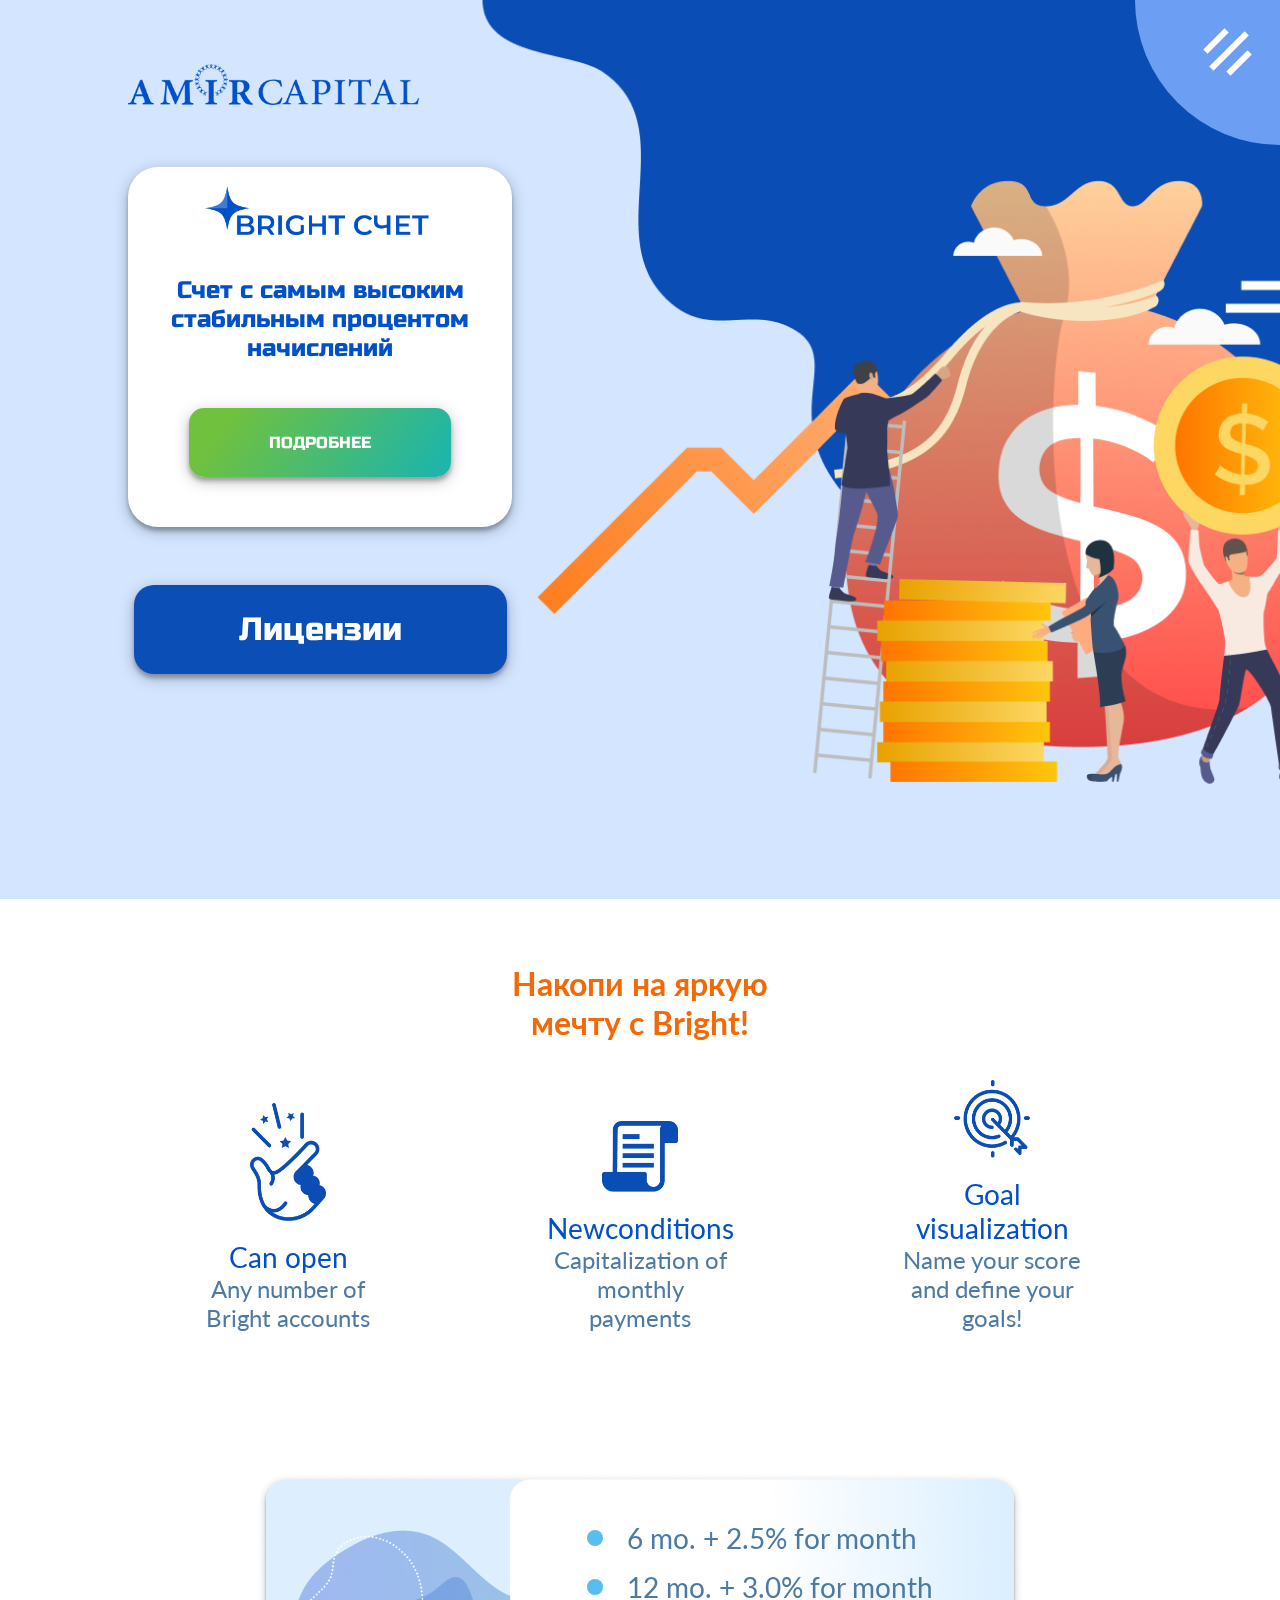
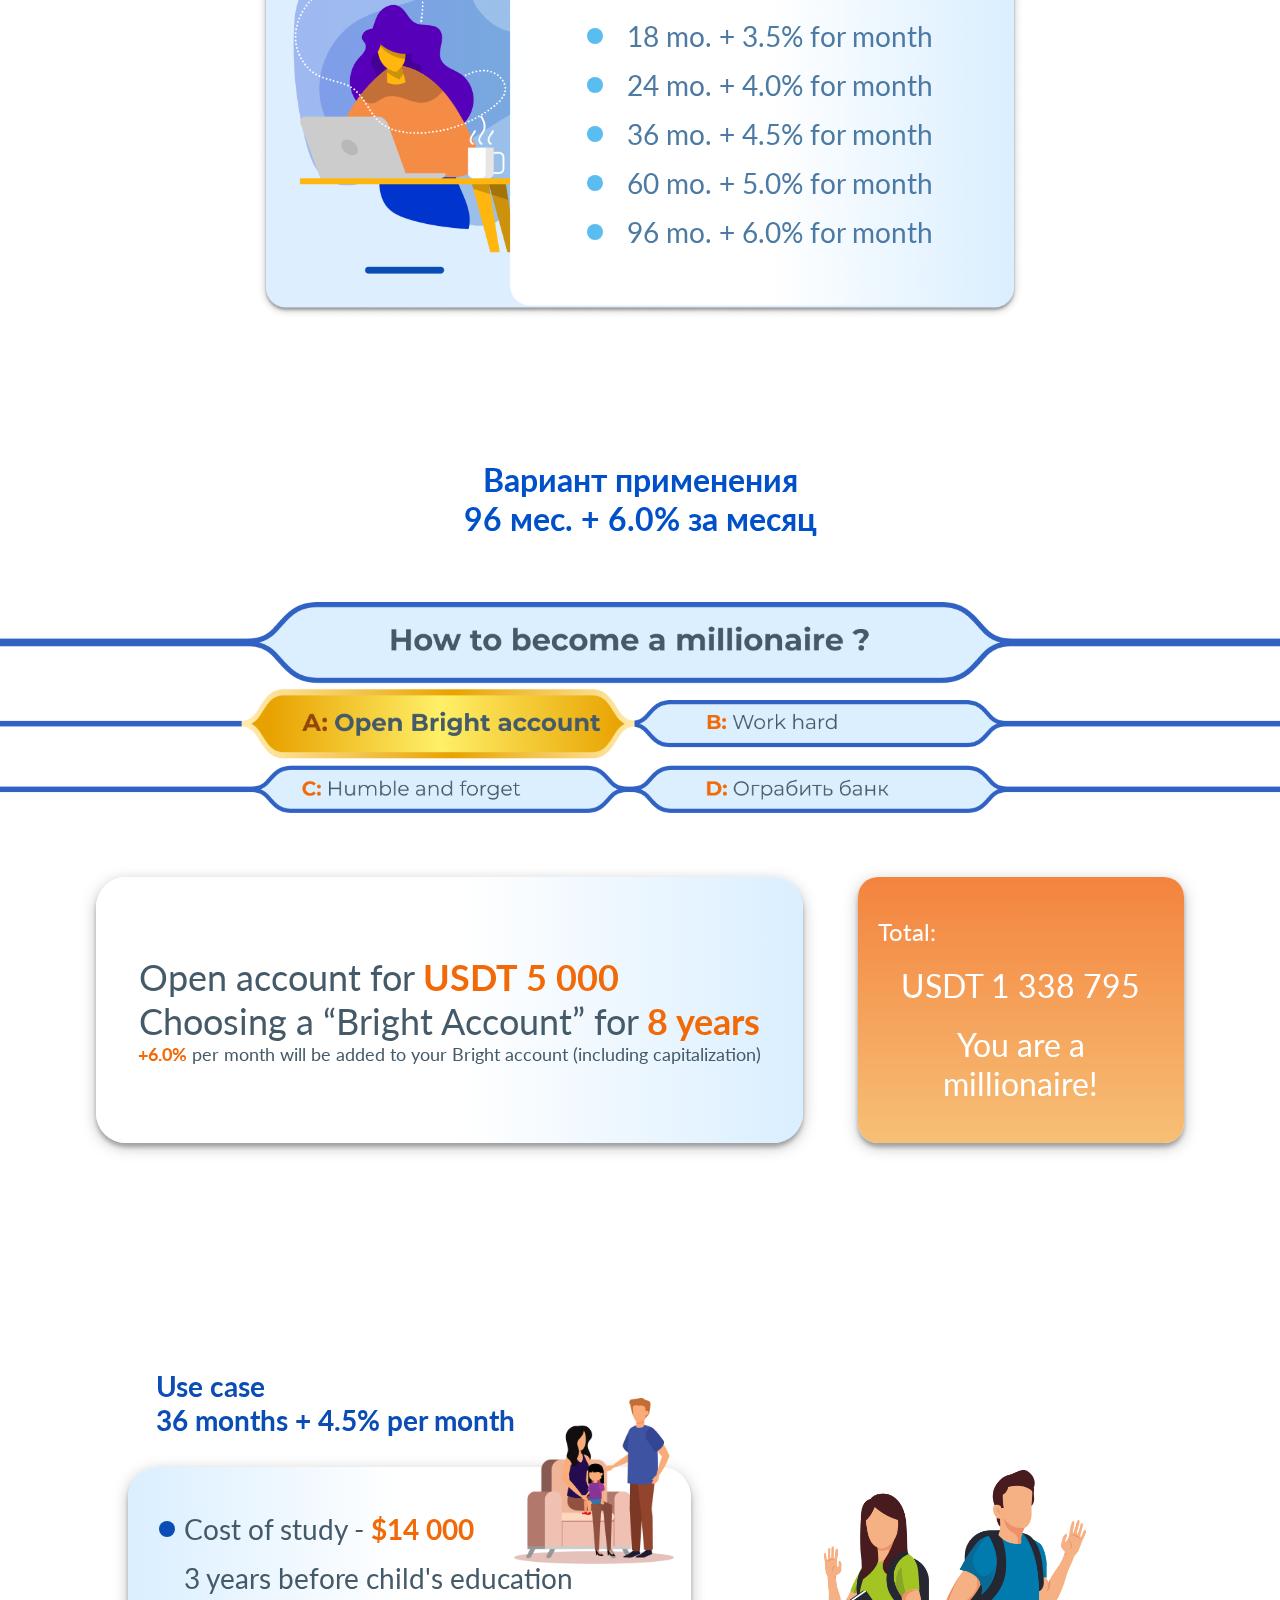
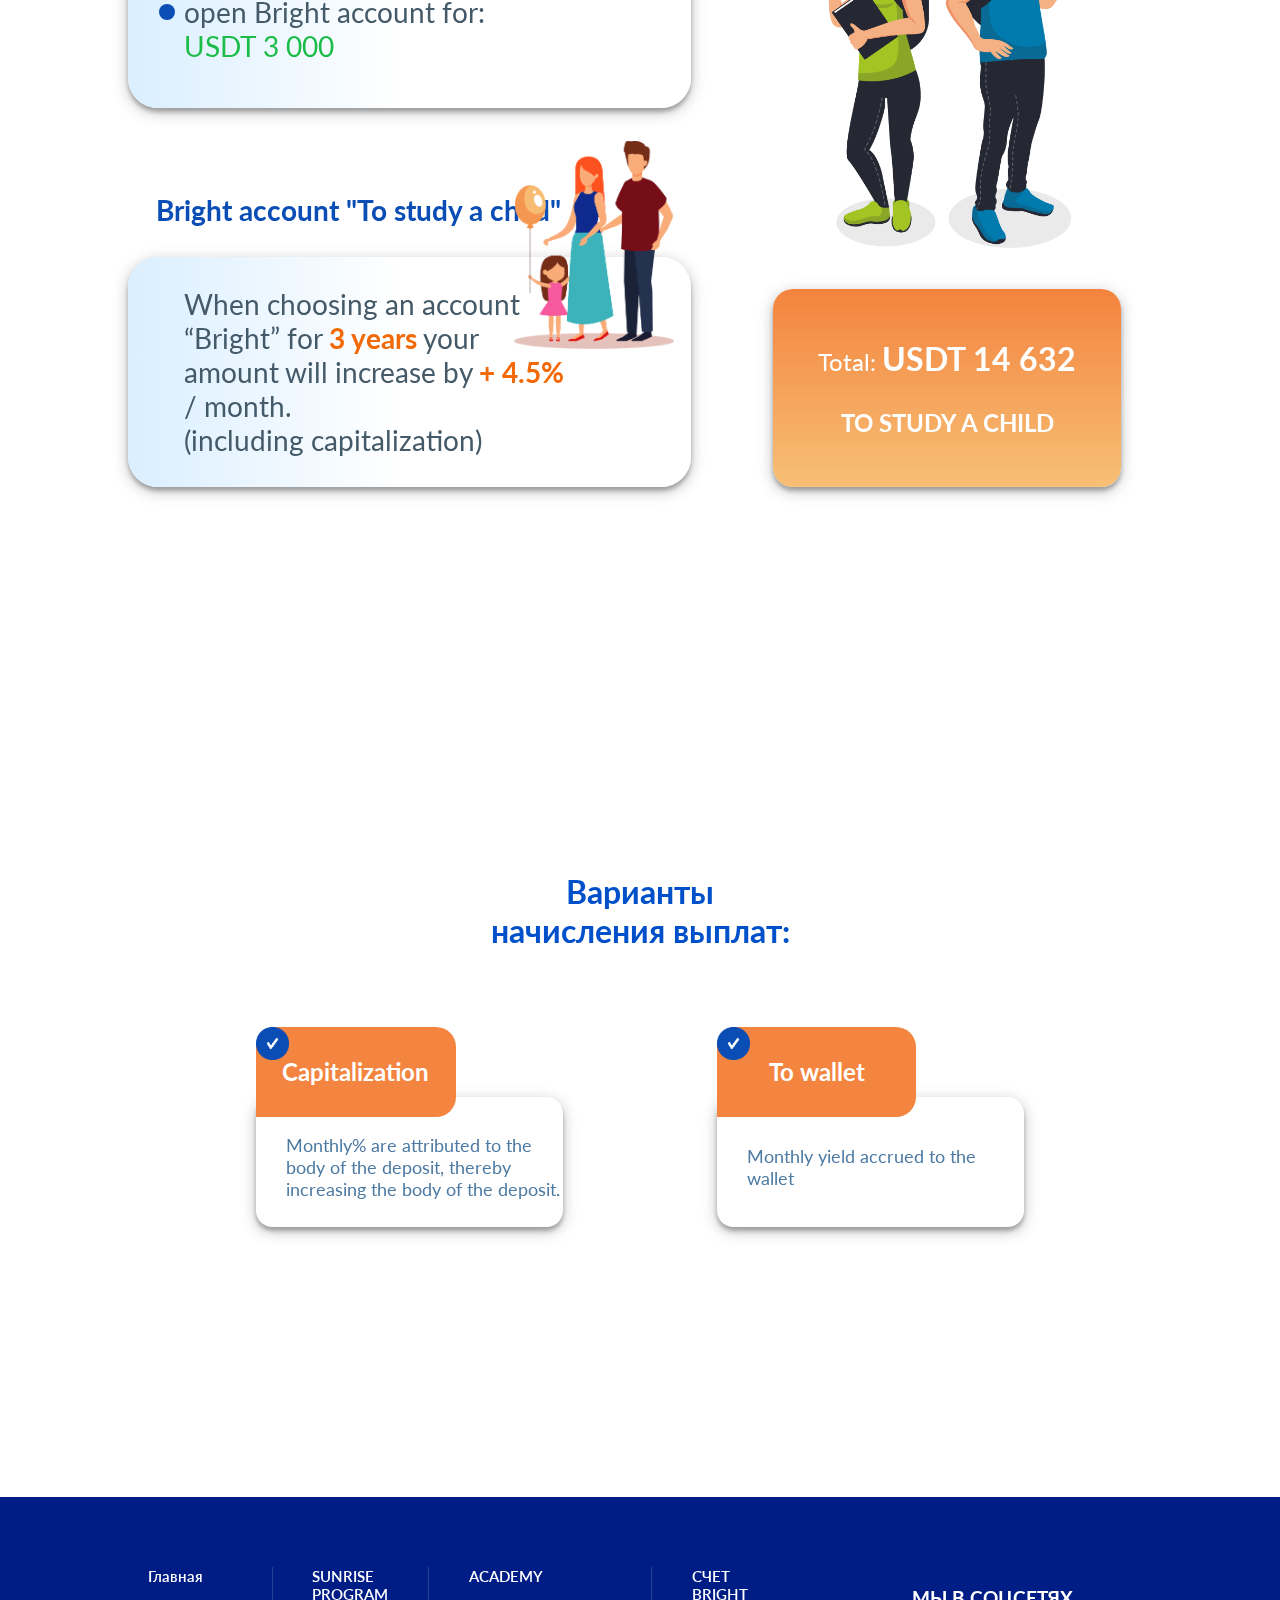
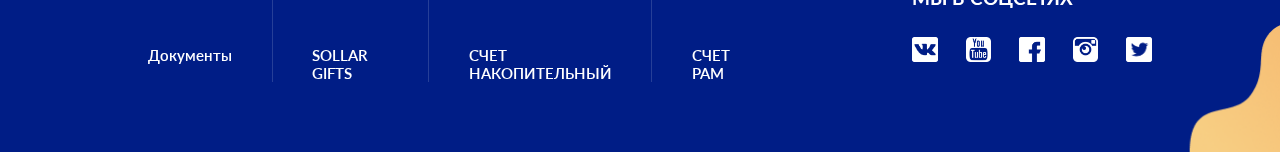
==== commit 6f23e913: "Home work 4" ====
--- a/bright.html
+++ b/bright.html
@@ -74,20 +74,20 @@
 			</div>
 			<div class="contentBlockTwo">
 				<h1>Вариант применения<br>96 мес. + 6.0% за месяц</h1>
-				<img src="img/quest.png">
+				<img src="img/quest.png" class="quest">
 				<div class="contentBlockTwo_row">
 					<div class="contentBlockTwo_row__left">
-						<p class="big_text">Open account for <span class="text_orange">USDT 5 000</span><br>Choosing a “Bright Account” for <span class="text_orange">8 years</span></p>
+						<p class="big_text">Open account for <span class="text_orange">USDT&nbsp5&nbsp000</span><br>Choosing a “Bright Account” for <span class="text_orange">8&nbspyears</span></p>
 						<p><span class="text_orange">+6.0%</span> per month will be added to your Bright account (including capitalization)</p>
 					</div>
 					<div class="contentBlockTwo_row__right">
-						<p>Total</p>
+						<p>Total:</p>
 						<p>USDT 1 338 795</p>
 						<p>You are a millionaire!</p>
 					</div>
 				</div>
-				<h1 class="white">To study a child</h1>
 				<div class="contentBlockTwo_seconRow">
+					<h1 class="white">To study a child</h1>
 					<div class="contentBlockTwo_seconRow__left">
 						<h2>Use case<br>36 months + 4.5% per month</h2>
 						<div class="contentBlockTwo_seconRow__under">
@@ -97,9 +97,9 @@
 							</ul>
 							<img src="img/people1.png">
 						</div>
-						<h2>Bright account<br>"To study a child"</h2>
+						<h2>Bright account "To study a child"</h2>
 						<div class="contentBlockTwo_seconRow__under">
-							<p>When choosing an account “Bright” for <span class="text_orange">3&nbspyears</span> your amount will increase by <span class="text_orange">+ 4.5%</span> / month. <br>(including capitalization)</p>
+							<p>When choosing an account “Bright” for <span class="text_orange">3&nbspyears</span> your amount will increase by <span class="text_orange">+&nbsp4.5%</span> / month. <br>(including capitalization)</p>
 							<img src="img/people2.png">
 						</div>
 					</div>
@@ -111,6 +111,7 @@
 						</div>
 					</div>
 				</div>
+				<img src="img/book_img.png" class="book_img">
 				<div class="bottom">
 					<h1>Варианты <br>начисления выплат:</h1>
 					<div class="bottom_row">
--- a/css/bright.css
+++ b/css/bright.css
@@ -5,7 +5,7 @@
 	scroll-behavior: smooth;
 }
 img{
-	width: 100%;
+	width: 101%;
 }
 a{
 	text-decoration: none;
@@ -299,6 +299,7 @@
 	margin-right: 24px;
 }
 .contentBlockTwo{
+	overflow: hidden;
 	width: 100%;
 	height: 211vw;
 	display: flex;
@@ -331,7 +332,7 @@
     flex-direction: column;
     align-items: center;
     justify-content: center;
-	background: linear-gradient(90deg, #D4ECFF -7.67%, #FFFFFF 48.39%);
+	background: linear-gradient(270deg, #D4ECFF -7.67%, #FFFFFF 48.39%);
 	box-shadow: 0px 4px 15px rgba(0, 0, 0, 0.25), 0px 4px 4px rgba(0, 0, 0, 0.25);
 	border-radius: 30px;
 }
@@ -366,9 +367,11 @@
 h1.white{
 	color: #fff;
 	margin-top: 5%;
+	width: 100%;
 }
 .contentBlockTwo_seconRow{
 	display: flex;
+	flex-wrap: wrap;
 	width: 70%;
 	justify-content: space-between;
 }
@@ -452,6 +455,10 @@
 }.bold{
 	font-weight: bold;
 }
+.book_img{
+	display: none;
+	margin: 0;
+}
 .bottom{
 	position: absolute;
 	bottom: 10%;
@@ -782,12 +789,16 @@
 	}
 	.contentBlockOne_row{
 		width: 100%;
-		flex-direction: column;
-		align-items: center;
 	}
 	.contentBlockOne_colmn{
-		width: 35vw;
-		margin: 5%;
+		width: 30%;
+		margin: 5% 0;
+	}
+	.contentBlockOne_colmn p.pLarge{
+		font-size: 26px;
+	}
+	.contentBlockOne_colmn p{
+		font-size: 18px;
 	}
 }
 @media (max-width: 767px) {
@@ -797,22 +808,42 @@
 	p{
 		font-size: 16px;
 	}
+	.menu_button{
+		width: 100px;
+		height: 100px;
+	}
+	.button_top{
+		left: 49%;
+		top: 8%;
+	}
+	.button_bottom{
+		right: 21%;
+		bottom: 36%;
+	}
+	.button_top__close{
+		left: 43%;
+		top: -4%;
+	}
+	.promoContent{
+		background: url(../img/Promo_Bright_small.png);
+		background-repeat: no-repeat;
+		background-size: contain;
+		background-position: 1px -1px;
+	}
+	.promoContent_logo{
+		display: none;
+	}
+	.promoContent_info{
+		width: 80%;
+		margin: 80% 10% 10% 10%;
+	}
+	.promoContent_info__up p{
+		width: 60%;
+		font-size: 20px;
+	}
 	.promoContent_info__down a{
 		font-size: 18px;
 		padding: 20px 80px;
-	}
-	.menu_button{
-		width: 130px;
-		height: 130px;
-	}
-	.button_top{
-		top: 17%
-	}
-	.button_bottom{
-		bottom: 45%;
-	}
-	.button_top__close{
-		top: 4%;
 	}
 	.promoContent_info__up p{
 		font-size: 18px;
@@ -822,13 +853,6 @@
 		padding: 20px 60px;
 		margin-top: 10%;
     	margin-bottom: 13%;
-	}
-	.promoContent{
-		height: 650px;
-	}
-	.promoContent_info {
-		width: 50%;
-		margin: 5%;
 	}
 	.footer_row__left{
 		margin: 0 5%;
@@ -888,6 +912,137 @@
 	.footer_left__column a{
 		font-size: 18px;
 	}
+	.contentBlockTwo{
+		height: fit-content;
+	    background: url(../img/book_small.png);
+	    background-size: cover;
+	    background-repeat: no-repeat;
+	    background-position: center top;
+	}
+	.contentBlockTwo_row{
+		flex-direction: column;
+		width: 95%;
+		align-items: center;
+	}
+	.contentBlockTwo_row__left{
+		width: 100%;
+	}
+	.contentBlockTwo_row__left p.big_text{
+		font-size: 24px;
+		margin: 0;
+		width: 90%;
+		text-align: left;
+	}
+	.contentBlockTwo_row__left p{
+		width: 85%;
+    	text-align: center;
+    	margin-top: 20px;
+	}
+	.contentBlockTwo_row__right{
+		width: 80%;
+		margin-top: 10%;
+	}
+	.contentBlockTwo_seconRow{
+		flex-direction: column;
+    	align-items: center;
+    	width: 100%;
+    	background: radial-gradient(893.63% 88.57% at 50% 88.57%, #0086ee 0%, #99CDF3 47.98%, #C0E5FF 71.76%, #E0F2FF 90.67%, #E4F4FF 100%);
+    	box-shadow: 0px -10px 15px rgba(0, 0, 0, 0.25), 0px 0px 0px rgba(0, 0, 0, 0.25);
+    	border-radius: 50px  50px 0 0;
+    	margin-top: 30%;
+	}
+	.contentBlockTwo_seconRow__left{
+	    width: 100%;
+	    align-items: center;
+	}
+	.contentBlockTwo_seconRow__under{
+		width: 90%;
+	}
+	.contentBlockTwo_seconRow__right{
+		width: 70%;
+		margin-bottom: 5%;
+	}
+	.book_img{
+		display: block;
+		margin-top: -1px !important;
+	}
+	.bottom{
+		bottom: 4%;
+		width: 100%;
+		position: inherit;
+		padding-bottom: 20%;
+	}
+	.bottom_row{
+		flex-direction: column;
+		align-items: center;
+	}
+	.bottom_row__left,
+	.bottom_row__right{
+		width: 75%;
+	}
+	.contentBlockOne_tarif{
+		width: 100%;
+		height: 1000px;
+		background: url(../img/Tarif_small.png);
+		background-repeat: no-repeat;
+    	background-size: contain;
+    	background-position: center;
+    	margin-bottom: 10%;
+	}
+	.contentBlockOne_tarif ul{
+		bottom: 5%;
+		left: 55%;
+		top: inherit;
+		transform: translateX(-50%);
+	}
+	.contentBlockOne_tarif ul li{
+		font-size: 24px;
+	}
+	.contentBlockOne_row{
+		width: 100%;
+	}
+	.contentBlockOne_colmn{
+		width: 30%;
+		margin: 5% 0;
+	}
+	.contentBlockOne_colmn p.pLarge{
+		font-size: 26px;
+	}
+	.contentBlockOne_colmn p{
+		font-size: 18px;
+	}
+	.contentBlockTwo img.quest{
+		width: 150%;
+	}
+	h1.white{
+		padding: 5%;
+		color: #F26A08;
+		background: #fff;
+		box-shadow: 0px 4px 15px rgba(0, 0, 0, 0.25), 0px 4px 4px rgba(0, 0, 0, 0.25);
+		border-radius: 0px 0px 30px 30px;
+		margin-top: 0;
+		width: fit-content;
+	}
+	.contentBlockTwo_seconRow h2{
+		margin: 15% 0 30% 5%;
+	}
+	.contentBlockTwo_seconRow__under img{
+	    left: 50%;
+	    right: 0;
+	    transform: translateX(-50%);
+	    bottom: 90%;
+	    width: 125px;
+	}
+	.contentBlockTwo_seconRow__under p{
+		width: 100%;
+		font-size: 18px;
+	}
+	.contentBlockTwo_seconRow__under li:first-child{
+		font-size: 28px;
+	}
+	.contentBlockTwo_seconRow__under li{
+		font-size: 18px;
+	}
 }
 @media (max-width: 480px) {
 	.menu_button{
@@ -907,10 +1062,11 @@
 		top: -4%;
 	}
 	.promoContent{
-		background: url(../img/Promo_background__small.png);
+		background: url(../img/Promo_Bright_small.png);
 		background-repeat: no-repeat;
 		background-size: contain;
 		background-position: 1px -1px;
+		height: 800px;
 	}
 	.promoContent_logo{
 		display: none;
@@ -935,4 +1091,77 @@
 	.footer_row__right h3{
 		font-size: 20px;
 	}
+	.contentBlockOne_tarif{
+		width: 105%;
+		height: 900px;
+	}
+	.contentBlockOne_tarif ul{
+		bottom: 7%;
+		left: 62%;
+	}
+	.contentBlockOne_tarif ul li{
+		font-size: 18px;
+	}
+	.contentBlockOne_row{
+		flex-direction: column;
+		align-items: center;
+	}
+	.contentBlockOne_colmn{
+		width: 45%;
+	}
+	.contentBlockTwo img.quest{
+		width: 160%;
+	}
+	.contentBlockTwo_row__left p.big_text{
+		font-size: 18px;
+	}
+	.contentBlockTwo_row__left p{
+		font-size: 14px;
+	}
+	.contentBlockTwo_row__right{
+		width: 100%;
+	}
+	.contentBlockTwo_row__right p:first-child{
+		font-size: 18px;
+	}
+	.contentBlockTwo_row__right p{
+		font-size: 26px;
+	}
+	.contentBlockTwo_seconRow{
+		border-radius: 30px 30px 0 0;
+	}
+	h1.white{
+		border-radius: 0px 0px 20px 20px;
+		padding: 5% 10%;
+	}
+	.contentBlockTwo_seconRow h2{
+		font-size: 20px;
+		margin-bottom: 160px;
+	}
+	.point{
+		width: 12px;
+		height: 12px;
+	}.contentBlockTwo_seconRow__under li:first-child{
+		font-size: 20px;
+	}
+	.contentBlockTwo_seconRow__under li{
+		font-size: 14px;
+	}
+	.contentBlockTwo_seconRow__under p{
+		font-size: 14px;
+	}
+	.contentBlockTwo_seconRow__under{
+		border-radius: 20px;
+	}
+	.contentBlockTwo_seconRow__right {
+		width: 80%;
+	}
+	.bottom_head{
+		width: 100%;
+		border-radius: 20px 20px 0 0;
+	}
+	.bottom_row__left,
+	.bottom_row__right{
+		width: 85%;
+	}
 }